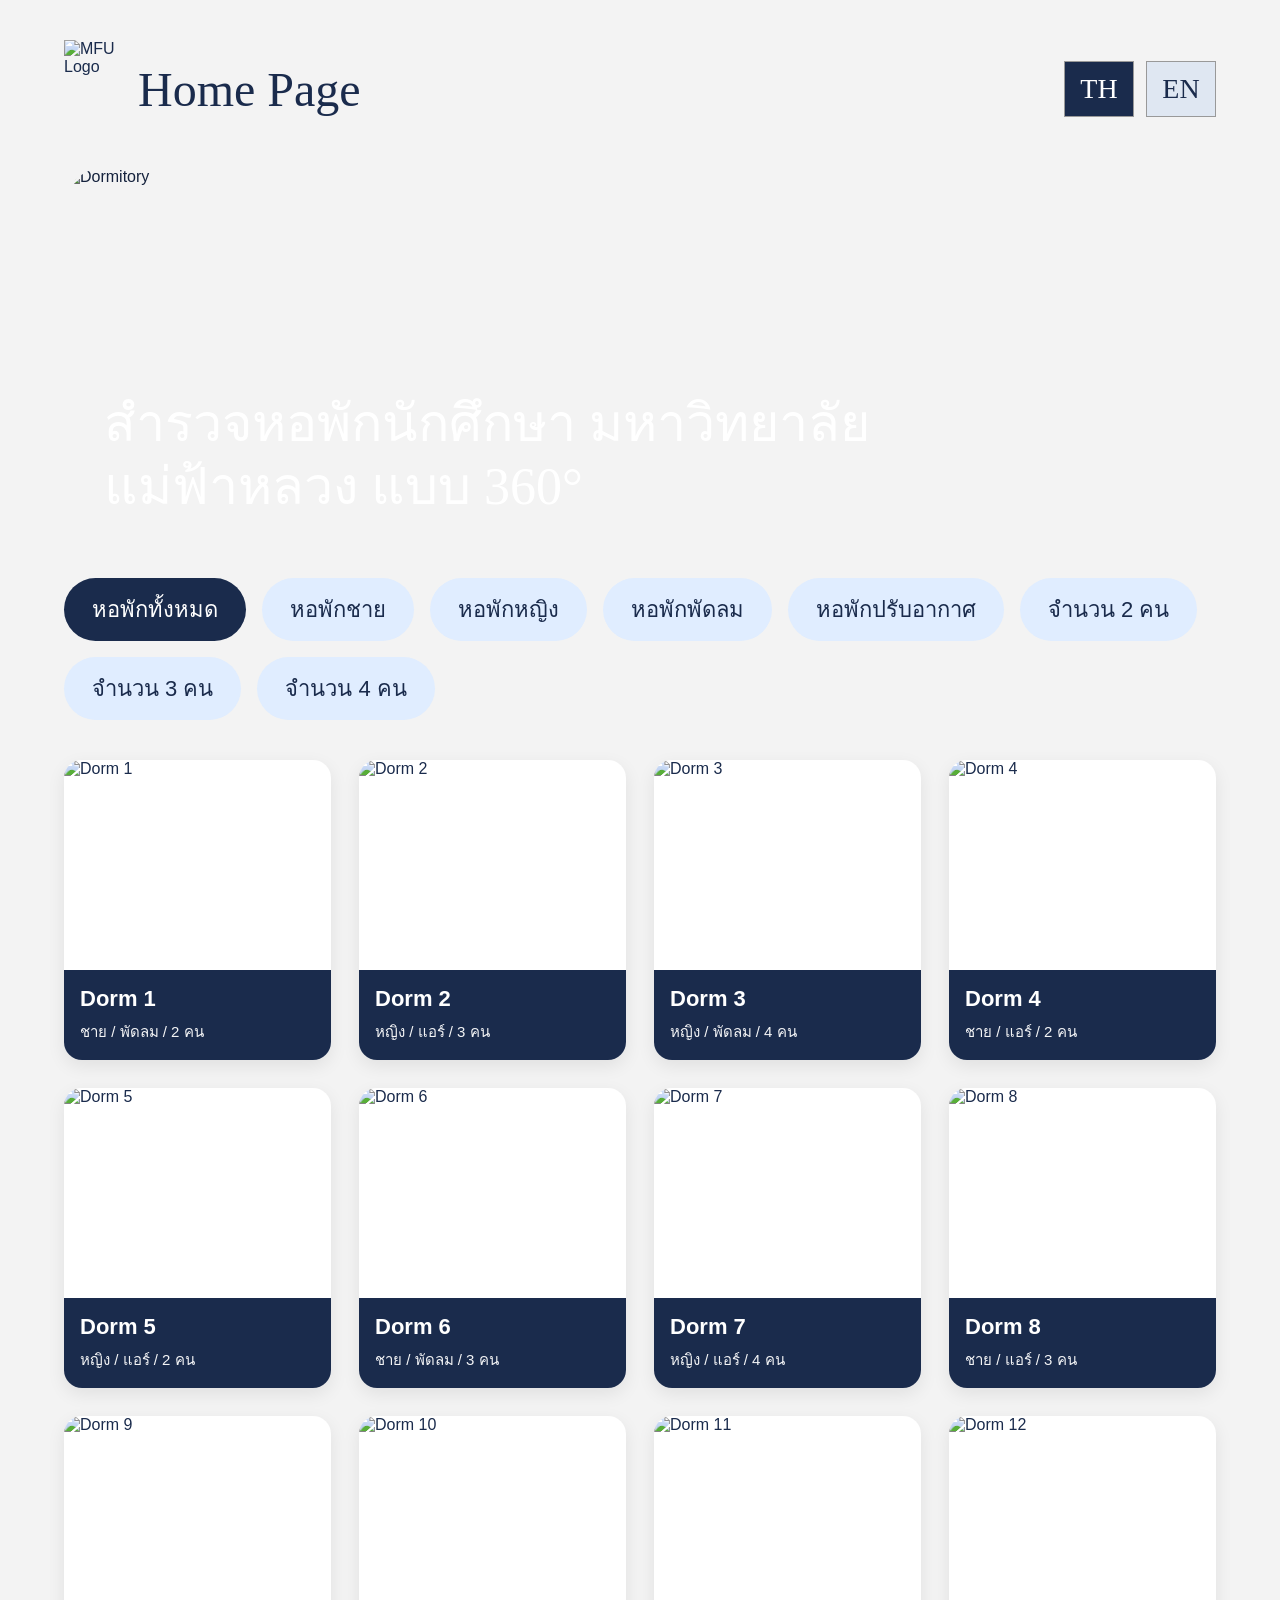
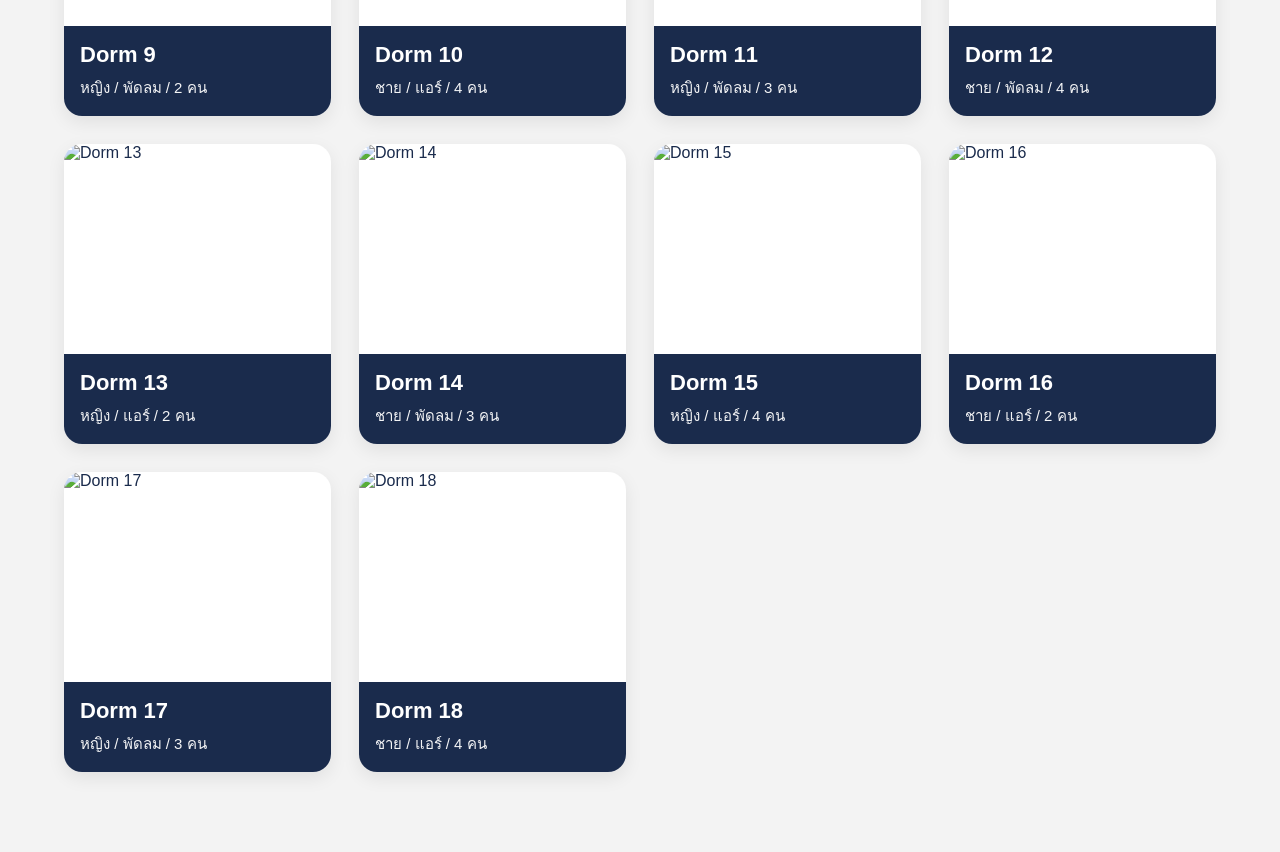
==== index.html @ 71b27d50 "Add files via upload" ====
<!DOCTYPE html>
<html lang="th">
<head>
  <meta charset="UTF-8" />
  <meta name="viewport" content="width=device-width, initial-scale=1.0" />
  <title>MFU Dormitory 360 Viewer</title>
  <style>
    * {
      box-sizing: border-box;
    }

    body {
      margin: 0;
      font-family: Arial, sans-serif;
      background: #f3f3f3;
      color: #1a2b4c;
    }

    .container {
      width: 90%;
      max-width: 1440px;
      margin: 0 auto;
      padding: 40px 0 80px;
    }

    .topbar {
      display: flex;
      justify-content: space-between;
      align-items: center;
      margin-bottom: 30px;
    }

    .brand {
      display: flex;
      align-items: center;
      gap: 16px;
    }

    .logo {
      width: 58px;
      height: 98px;
      object-fit: contain;
    }

    .title {
      font-size: 48px;
      font-family: "Times New Roman", serif;
      font-weight: 400;
    }

    .lang-group {
      display: flex;
      gap: 12px;
    }

    .lang-btn {
      width: 70px;
      height: 56px;
      border: 1px solid #999;
      background: #dfe7f2;
      color: #1a2b4c;
      font-size: 28px;
      font-family: "Times New Roman", serif;
      cursor: pointer;
    }

    .lang-btn.active {
      background: #1a2b4c;
      color: white;
    }

    .hero {
      position: relative;
      width: 100%;
      height: 380px;
      border-radius: 40px;
      overflow: hidden;
      margin-bottom: 30px;
    }

    .hero img {
      width: 100%;
      height: 100%;
      object-fit: cover;
      display: block;
      filter: brightness(0.8);
    }

    .hero-text {
      position: absolute;
      left: 40px;
      bottom: 30px;
      color: white;
      font-size: 52px;
      line-height: 1.2;
      font-family: "Times New Roman", serif;
      max-width: 800px;
    }

    .filters {
      display: flex;
      flex-wrap: wrap;
      gap: 16px;
      margin-bottom: 40px;
    }

    .filter-btn {
      border: none;
      border-radius: 999px;
      background: #e0edff;
      color: #1a2b4c;
      padding: 14px 28px;
      font-size: 22px;
      cursor: pointer;
      transition: all 0.2s ease;
    }

    .filter-btn:hover {
      transform: translateY(-2px);
    }

    .filter-btn.active-filter {
      background: #1a2b4c;
      color: white;
    }

    .dorm-grid {
      display: grid;
      grid-template-columns: repeat(4, 1fr);
      gap: 28px;
    }

    .dorm-card {
      background: white;
      border-radius: 18px;
      overflow: hidden;
      box-shadow: 0 6px 18px rgba(0,0,0,0.08);
      transition: transform 0.2s ease;
    }

    .dorm-card:hover {
      transform: translateY(-4px);
    }

    .dorm-card img {
      width: 100%;
      height: 210px;
      object-fit: cover;
      display: block;
    }

    .card-bottom {
      background: #1a2b4c;
      color: white;
      padding: 16px;
      min-height: 88px;
    }

    .card-title {
      font-size: 22px;
      margin: 0 0 8px;
      font-weight: 600;
    }

    .card-meta {
      font-size: 15px;
      opacity: 0.95;
    }

    .hidden-card {
      display: none !important;
    }

    #no-result-message {
      display: none;
      margin-top: 30px;
      font-size: 28px;
      color: #1a2b4c;
      text-align: center;
      font-weight: 600;
    }

    @media (max-width: 1200px) {
      .dorm-grid {
        grid-template-columns: repeat(3, 1fr);
      }
    }

    @media (max-width: 900px) {
      .hero {
        height: 280px;
      }

      .hero-text {
        font-size: 34px;
        left: 24px;
        bottom: 20px;
      }

      .title {
        font-size: 36px;
      }

      .dorm-grid {
        grid-template-columns: repeat(2, 1fr);
      }
    }

    @media (max-width: 600px) {
      .topbar {
        flex-direction: column;
        align-items: flex-start;
        gap: 16px;
      }

      .hero {
        height: 220px;
      }

      .hero-text {
        font-size: 26px;
      }

      .filter-btn {
        font-size: 18px;
        padding: 12px 20px;
      }

      .dorm-grid {
        grid-template-columns: 1fr;
      }
    }
  </style>
</head>
<body>
  <div class="container">

    <div class="topbar">
      <div class="brand">
        <img class="logo" src="e:\yok\Project\public\logomfuv213927-w7aj-200w.png" alt="MFU Logo">
        <div class="title">Home Page</div>
      </div>

      <div class="lang-group">
        <button class="lang-btn active">TH</button>
        <button class="lang-btn">EN</button>
      </div>
    </div>

    <div class="hero">
      <img src="e:\yok\Project\public\rectangle43912-fi0of-400h.png" alt="Dormitory">
      <div class="hero-text">
        สำรวจหอพักนักศึกษา มหาวิทยาลัยแม่ฟ้าหลวง แบบ 360°
      </div>
    </div>

    <div class="filters">
  <button class="filter-btn active-filter" data-group="all" data-value="all">หอพักทั้งหมด</button>
  <button class="filter-btn" data-group="gender" data-value="male">หอพักชาย</button>
  <button class="filter-btn" data-group="gender" data-value="female">หอพักหญิง</button>
  <button class="filter-btn" data-group="room" data-value="fan">หอพักพัดลม</button>
  <button class="filter-btn" data-group="room" data-value="air">หอพักปรับอากาศ</button>
  <button class="filter-btn" data-group="capacity" data-value="2">จำนวน 2 คน</button>
  <button class="filter-btn" data-group="capacity" data-value="3">จำนวน 3 คน</button>
  <button class="filter-btn" data-group="capacity" data-value="4">จำนวน 4 คน</button>
</div>

    <div class="dorm-grid" id="dormGrid">
      <div class="dorm-card" data-gender="male" data-room="fan" data-capacity="2">
        <img src="e:\yok\Project\public\rectangle43912-fi0of-400h.png" alt="Dorm 1">
        <div class="card-bottom">
          <p class="card-title">Dorm 1</p>
          <div class="card-meta">ชาย / พัดลม / 2 คน</div>
        </div>
      </div>

      <div class="dorm-card" data-gender="female" data-room="air" data-capacity="3">
        <img src="e:\yok\Project\public\rectangle43912-fi0of-400h.png" alt="Dorm 2">
        <div class="card-bottom">
          <p class="card-title">Dorm 2</p>
          <div class="card-meta">หญิง / แอร์ / 3 คน</div>
        </div>
      </div>

      <div class="dorm-card" data-gender="female" data-room="fan" data-capacity="4">
        <img src="e:\yok\Project\public\rectangle43912-fi0of-400h.png" alt="Dorm 3">
        <div class="card-bottom">
          <p class="card-title">Dorm 3</p>
          <div class="card-meta">หญิง / พัดลม / 4 คน</div>
        </div>
      </div>

      <div class="dorm-card" data-gender="male" data-room="air" data-capacity="2">
        <img src="e:\yok\Project\public\rectangle43912-fi0of-400h.png" alt="Dorm 4">
        <div class="card-bottom">
          <p class="card-title">Dorm 4</p>
          <div class="card-meta">ชาย / แอร์ / 2 คน</div>
        </div>
      </div>

      <div class="dorm-card" data-gender="female" data-room="air" data-capacity="2">
        <img src="e:\yok\Project\public\rectangle43912-fi0of-400h.png" alt="Dorm 5">
        <div class="card-bottom">
          <p class="card-title">Dorm 5</p>
          <div class="card-meta">หญิง / แอร์ / 2 คน</div>
        </div>
      </div>

      <div class="dorm-card" data-gender="male" data-room="fan" data-capacity="3">
        <img src="e:\yok\Project\public\rectangle43912-fi0of-400h.png" alt="Dorm 6">
        <div class="card-bottom">
          <p class="card-title">Dorm 6</p>
          <div class="card-meta">ชาย / พัดลม / 3 คน</div>
        </div>
      </div>

      <div class="dorm-card" data-gender="female" data-room="air" data-capacity="4">
        <img src="e:\yok\Project\public\rectangle43912-fi0of-400h.png" alt="Dorm 7">
        <div class="card-bottom">
          <p class="card-title">Dorm 7</p>
          <div class="card-meta">หญิง / แอร์ / 4 คน</div>
        </div>
      </div>

      <div class="dorm-card" data-gender="male" data-room="air" data-capacity="3">
        <img src="e:\yok\Project\public\rectangle43912-fi0of-400h.png" alt="Dorm 8">
        <div class="card-bottom">
          <p class="card-title">Dorm 8</p>
          <div class="card-meta">ชาย / แอร์ / 3 คน</div>
        </div>
      </div>

      <div class="dorm-card" data-gender="female" data-room="fan" data-capacity="2">
        <img src="e:\yok\Project\public\rectangle43912-fi0of-400h.png" alt="Dorm 9">
        <div class="card-bottom">
          <p class="card-title">Dorm 9</p>
          <div class="card-meta">หญิง / พัดลม / 2 คน</div>
        </div>
      </div>

      <div class="dorm-card" data-gender="male" data-room="air" data-capacity="4">
        <img src="e:\yok\Project\public\rectangle43912-fi0of-400h.png" alt="Dorm 10">
        <div class="card-bottom">
          <p class="card-title">Dorm 10</p>
          <div class="card-meta">ชาย / แอร์ / 4 คน</div>
        </div>
      </div>

      <div class="dorm-card" data-gender="female" data-room="fan" data-capacity="3">
        <img src="e:\yok\Project\public\rectangle43912-fi0of-400h.png" alt="Dorm 11">
        <div class="card-bottom">
          <p class="card-title">Dorm 11</p>
          <div class="card-meta">หญิง / พัดลม / 3 คน</div>
        </div>
      </div>

      <div class="dorm-card" data-gender="male" data-room="fan" data-capacity="4">
        <img src="e:\yok\Project\public\rectangle43912-fi0of-400h.png" alt="Dorm 12">
        <div class="card-bottom">
          <p class="card-title">Dorm 12</p>
          <div class="card-meta">ชาย / พัดลม / 4 คน</div>
        </div>
      </div>

      <div class="dorm-card" data-gender="female" data-room="air" data-capacity="2">
        <img src="e:\yok\Project\public\rectangle43912-fi0of-400h.png" alt="Dorm 13">
        <div class="card-bottom">
          <p class="card-title">Dorm 13</p>
          <div class="card-meta">หญิง / แอร์ / 2 คน</div>
        </div>
      </div>

      <div class="dorm-card" data-gender="male" data-room="fan" data-capacity="3">
        <img src="e:\yok\Project\public\rectangle43912-fi0of-400h.png" alt="Dorm 14">
        <div class="card-bottom">
          <p class="card-title">Dorm 14</p>
          <div class="card-meta">ชาย / พัดลม / 3 คน</div>
        </div>
      </div>

      <div class="dorm-card" data-gender="female" data-room="air" data-capacity="4">
        <img src="https://images.unsplash.com/photo-1494526585095-c41746248156?q=80&w=1200&auto=format&fit=crop" alt="Dorm 15">
        <div class="card-bottom">
          <p class="card-title">Dorm 15</p>
          <div class="card-meta">หญิง / แอร์ / 4 คน</div>
        </div>
      </div>

      <div class="dorm-card" data-gender="male" data-room="air" data-capacity="2">
        <img src="https://images.unsplash.com/photo-1484154218962-a197022b5858?q=80&w=1200&auto=format&fit=crop" alt="Dorm 16">
        <div class="card-bottom">
          <p class="card-title">Dorm 16</p>
          <div class="card-meta">ชาย / แอร์ / 2 คน</div>
        </div>
      </div>

      <div class="dorm-card" data-gender="female" data-room="fan" data-capacity="3">
        <img src="https://images.unsplash.com/photo-1505693416388-ac5ce068fe85?q=80&w=1200&auto=format&fit=crop" alt="Dorm 17">
        <div class="card-bottom">
          <p class="card-title">Dorm 17</p>
          <div class="card-meta">หญิง / พัดลม / 3 คน</div>
        </div>
      </div>

      <div class="dorm-card" data-gender="male" data-room="air" data-capacity="4">
        <img src="https://images.unsplash.com/photo-1494526585095-c41746248156?q=80&w=1200&auto=format&fit=crop" alt="Dorm 18">
        <div class="card-bottom">
          <p class="card-title">Dorm 18</p>
          <div class="card-meta">ชาย / แอร์ / 4 คน</div>
        </div>
      </div>
    </div>

    <div id="no-result-message">ไม่พบหอพักที่ตรงกับเงื่อนไข</div>
  </div>

      <div id="no-result-message">ไม่พบหอพักที่ตรงกับเงื่อนไข</div>
  </div>

  <script>
    const filterButtons = document.querySelectorAll('.filter-btn');
    const dormCards = document.querySelectorAll('.dorm-card');
    const noResultMessage = document.getElementById('no-result-message');

    const selectedFilters = {
      gender: null,
      room: null,
      capacity: null
    };

    function updateActiveButtons() {
      filterButtons.forEach(button => {
        const group = button.dataset.group;
        const value = button.dataset.value;

        button.classList.remove('active-filter');

        if (group === 'all') {
          if (
            selectedFilters.gender === null &&
            selectedFilters.room === null &&
            selectedFilters.capacity === null
          ) {
            button.classList.add('active-filter');
          }
        } else {
          if (selectedFilters[group] === value) {
            button.classList.add('active-filter');
          }
        }
      });
    }

    function filterDorms() {
      let visibleCount = 0;

      dormCards.forEach(card => {
        const gender = card.dataset.gender;
        const room = card.dataset.room;
        const capacity = card.dataset.capacity;

        const matchGender =
          selectedFilters.gender === null || selectedFilters.gender === gender;

        const matchRoom =
          selectedFilters.room === null || selectedFilters.room === room;

        const matchCapacity =
          selectedFilters.capacity === null || selectedFilters.capacity === capacity;

        if (matchGender && matchRoom && matchCapacity) {
          card.classList.remove('hidden-card');
          visibleCount++;
        } else {
          card.classList.add('hidden-card');
        }
      });

      if (visibleCount === 0) {
        noResultMessage.style.display = 'block';
      } else {
        noResultMessage.style.display = 'none';
      }
    }

    filterButtons.forEach(button => {
      button.addEventListener('click', () => {
        const group = button.dataset.group;
        const value = button.dataset.value;

        if (group === 'all') {
          selectedFilters.gender = null;
          selectedFilters.room = null;
          selectedFilters.capacity = null;
        } else {
          if (selectedFilters[group] === value) {
            selectedFilters[group] = null;
          } else {
            selectedFilters[group] = value;
          }
        }

        updateActiveButtons();
        filterDorms();
      });
    });

    updateActiveButtons();
    filterDorms();
  </script>
</body>
</html>
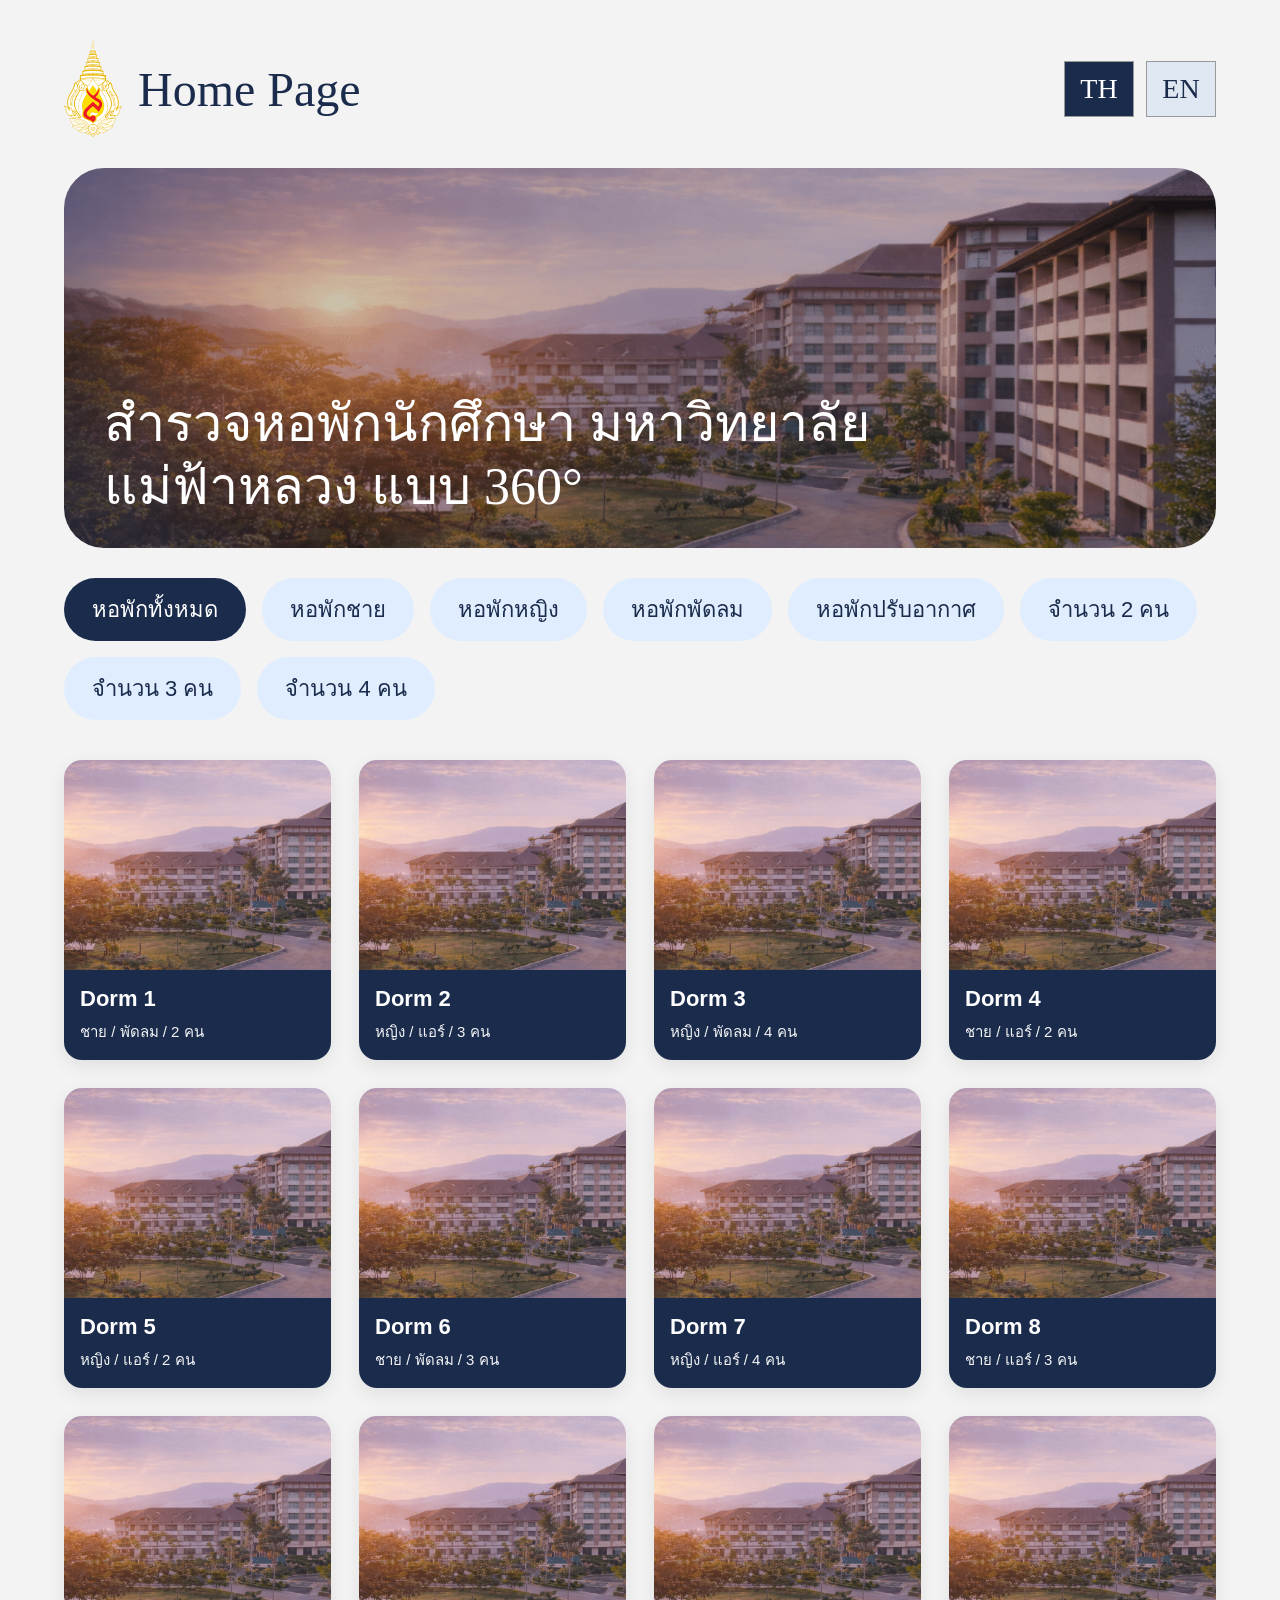
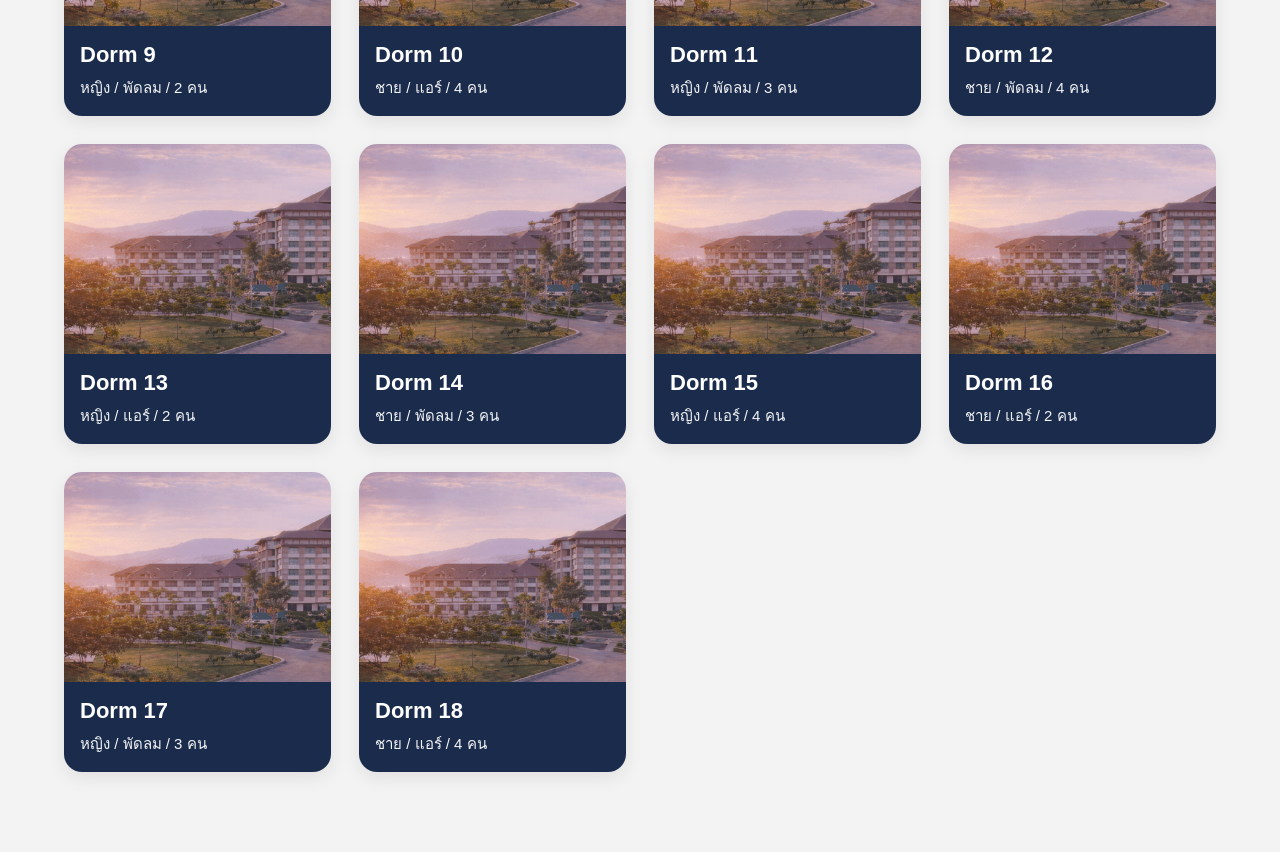
==== commit 7069b0f6: "Update index.html" ====
--- a/index.html
+++ b/index.html
@@ -237,7 +237,7 @@
 
     <div class="topbar">
       <div class="brand">
-        <img class="logo" src="e:\yok\Project\public\logomfuv213927-w7aj-200w.png" alt="MFU Logo">
+        <img class="logo" src="public\logomfuv213927-w7aj-200w.png" alt="MFU Logo">
         <div class="title">Home Page</div>
       </div>
 
@@ -248,7 +248,7 @@
     </div>
 
     <div class="hero">
-      <img src="e:\yok\Project\public\rectangle43912-fi0of-400h.png" alt="Dormitory">
+      <img src="public\rectangle43912-fi0of-400h.png" alt="Dormitory">
       <div class="hero-text">
         สำรวจหอพักนักศึกษา มหาวิทยาลัยแม่ฟ้าหลวง แบบ 360°
       </div>
@@ -267,7 +267,7 @@
 
     <div class="dorm-grid" id="dormGrid">
       <div class="dorm-card" data-gender="male" data-room="fan" data-capacity="2">
-        <img src="e:\yok\Project\public\rectangle43912-fi0of-400h.png" alt="Dorm 1">
+        <img src="public\rectangle43912-fi0of-400h.png" alt="หอพัก F1">
         <div class="card-bottom">
           <p class="card-title">Dorm 1</p>
           <div class="card-meta">ชาย / พัดลม / 2 คน</div>
@@ -275,7 +275,7 @@
       </div>
 
       <div class="dorm-card" data-gender="female" data-room="air" data-capacity="3">
-        <img src="e:\yok\Project\public\rectangle43912-fi0of-400h.png" alt="Dorm 2">
+        <img src="public\rectangle43912-fi0of-400h.png" alt="หอพัก F2">
         <div class="card-bottom">
           <p class="card-title">Dorm 2</p>
           <div class="card-meta">หญิง / แอร์ / 3 คน</div>
@@ -283,7 +283,7 @@
       </div>
 
       <div class="dorm-card" data-gender="female" data-room="fan" data-capacity="4">
-        <img src="e:\yok\Project\public\rectangle43912-fi0of-400h.png" alt="Dorm 3">
+        <img src="public\rectangle43912-fi0of-400h.png" alt="Dorm 3">
         <div class="card-bottom">
           <p class="card-title">Dorm 3</p>
           <div class="card-meta">หญิง / พัดลม / 4 คน</div>
@@ -291,7 +291,7 @@
       </div>
 
       <div class="dorm-card" data-gender="male" data-room="air" data-capacity="2">
-        <img src="e:\yok\Project\public\rectangle43912-fi0of-400h.png" alt="Dorm 4">
+        <img src="public\rectangle43912-fi0of-400h.png" alt="Dorm 4">
         <div class="card-bottom">
           <p class="card-title">Dorm 4</p>
           <div class="card-meta">ชาย / แอร์ / 2 คน</div>
@@ -299,7 +299,7 @@
       </div>
 
       <div class="dorm-card" data-gender="female" data-room="air" data-capacity="2">
-        <img src="e:\yok\Project\public\rectangle43912-fi0of-400h.png" alt="Dorm 5">
+        <img src="public\rectangle43912-fi0of-400h.png" alt="Dorm 5">
         <div class="card-bottom">
           <p class="card-title">Dorm 5</p>
           <div class="card-meta">หญิง / แอร์ / 2 คน</div>
@@ -307,7 +307,7 @@
       </div>
 
       <div class="dorm-card" data-gender="male" data-room="fan" data-capacity="3">
-        <img src="e:\yok\Project\public\rectangle43912-fi0of-400h.png" alt="Dorm 6">
+        <img src="public\rectangle43912-fi0of-400h.png" alt="Dorm 6">
         <div class="card-bottom">
           <p class="card-title">Dorm 6</p>
           <div class="card-meta">ชาย / พัดลม / 3 คน</div>
@@ -315,7 +315,7 @@
       </div>
 
       <div class="dorm-card" data-gender="female" data-room="air" data-capacity="4">
-        <img src="e:\yok\Project\public\rectangle43912-fi0of-400h.png" alt="Dorm 7">
+        <img src="public\rectangle43912-fi0of-400h.png" alt="Dorm 7">
         <div class="card-bottom">
           <p class="card-title">Dorm 7</p>
           <div class="card-meta">หญิง / แอร์ / 4 คน</div>
@@ -323,7 +323,7 @@
       </div>
 
       <div class="dorm-card" data-gender="male" data-room="air" data-capacity="3">
-        <img src="e:\yok\Project\public\rectangle43912-fi0of-400h.png" alt="Dorm 8">
+        <img src="public\rectangle43912-fi0of-400h.png" alt="Dorm 8">
         <div class="card-bottom">
           <p class="card-title">Dorm 8</p>
           <div class="card-meta">ชาย / แอร์ / 3 คน</div>
@@ -331,7 +331,7 @@
       </div>
 
       <div class="dorm-card" data-gender="female" data-room="fan" data-capacity="2">
-        <img src="e:\yok\Project\public\rectangle43912-fi0of-400h.png" alt="Dorm 9">
+        <img src="public\rectangle43912-fi0of-400h.png" alt="Dorm 9">
         <div class="card-bottom">
           <p class="card-title">Dorm 9</p>
           <div class="card-meta">หญิง / พัดลม / 2 คน</div>
@@ -339,7 +339,7 @@
       </div>
 
       <div class="dorm-card" data-gender="male" data-room="air" data-capacity="4">
-        <img src="e:\yok\Project\public\rectangle43912-fi0of-400h.png" alt="Dorm 10">
+        <img src="public\rectangle43912-fi0of-400h.png" alt="Dorm 10">
         <div class="card-bottom">
           <p class="card-title">Dorm 10</p>
           <div class="card-meta">ชาย / แอร์ / 4 คน</div>
@@ -347,7 +347,7 @@
       </div>
 
       <div class="dorm-card" data-gender="female" data-room="fan" data-capacity="3">
-        <img src="e:\yok\Project\public\rectangle43912-fi0of-400h.png" alt="Dorm 11">
+        <img src="public\rectangle43912-fi0of-400h.png" alt="Dorm 11">
         <div class="card-bottom">
           <p class="card-title">Dorm 11</p>
           <div class="card-meta">หญิง / พัดลม / 3 คน</div>
@@ -355,7 +355,7 @@
       </div>
 
       <div class="dorm-card" data-gender="male" data-room="fan" data-capacity="4">
-        <img src="e:\yok\Project\public\rectangle43912-fi0of-400h.png" alt="Dorm 12">
+        <img src="public\rectangle43912-fi0of-400h.png" alt="Dorm 12">
         <div class="card-bottom">
           <p class="card-title">Dorm 12</p>
           <div class="card-meta">ชาย / พัดลม / 4 คน</div>
@@ -363,7 +363,7 @@
       </div>
 
       <div class="dorm-card" data-gender="female" data-room="air" data-capacity="2">
-        <img src="e:\yok\Project\public\rectangle43912-fi0of-400h.png" alt="Dorm 13">
+        <img src="public\rectangle43912-fi0of-400h.png" alt="Dorm 13">
         <div class="card-bottom">
           <p class="card-title">Dorm 13</p>
           <div class="card-meta">หญิง / แอร์ / 2 คน</div>
@@ -371,7 +371,7 @@
       </div>
 
       <div class="dorm-card" data-gender="male" data-room="fan" data-capacity="3">
-        <img src="e:\yok\Project\public\rectangle43912-fi0of-400h.png" alt="Dorm 14">
+        <img src="public\rectangle43912-fi0of-400h.png" alt="Dorm 14">
         <div class="card-bottom">
           <p class="card-title">Dorm 14</p>
           <div class="card-meta">ชาย / พัดลม / 3 คน</div>
@@ -379,7 +379,7 @@
       </div>
 
       <div class="dorm-card" data-gender="female" data-room="air" data-capacity="4">
-        <img src="https://images.unsplash.com/photo-1494526585095-c41746248156?q=80&w=1200&auto=format&fit=crop" alt="Dorm 15">
+        <img src="public\rectangle43912-fi0of-400h.png" alt="Dorm 15">
         <div class="card-bottom">
           <p class="card-title">Dorm 15</p>
           <div class="card-meta">หญิง / แอร์ / 4 คน</div>
@@ -387,7 +387,7 @@
       </div>
 
       <div class="dorm-card" data-gender="male" data-room="air" data-capacity="2">
-        <img src="https://images.unsplash.com/photo-1484154218962-a197022b5858?q=80&w=1200&auto=format&fit=crop" alt="Dorm 16">
+        <img src="public\rectangle43912-fi0of-400h.png" alt="Dorm 16">
         <div class="card-bottom">
           <p class="card-title">Dorm 16</p>
           <div class="card-meta">ชาย / แอร์ / 2 คน</div>
@@ -395,7 +395,7 @@
       </div>
 
       <div class="dorm-card" data-gender="female" data-room="fan" data-capacity="3">
-        <img src="https://images.unsplash.com/photo-1505693416388-ac5ce068fe85?q=80&w=1200&auto=format&fit=crop" alt="Dorm 17">
+        <img src="public\rectangle43912-fi0of-400h.png" alt="Dorm 17">
         <div class="card-bottom">
           <p class="card-title">Dorm 17</p>
           <div class="card-meta">หญิง / พัดลม / 3 คน</div>
@@ -403,7 +403,7 @@
       </div>
 
       <div class="dorm-card" data-gender="male" data-room="air" data-capacity="4">
-        <img src="https://images.unsplash.com/photo-1494526585095-c41746248156?q=80&w=1200&auto=format&fit=crop" alt="Dorm 18">
+        <img src="public\rectangle43912-fi0of-400h.png" alt="Dorm 18">
         <div class="card-bottom">
           <p class="card-title">Dorm 18</p>
           <div class="card-meta">ชาย / แอร์ / 4 คน</div>
@@ -414,8 +414,6 @@
     <div id="no-result-message">ไม่พบหอพักที่ตรงกับเงื่อนไข</div>
   </div>
 
-      <div id="no-result-message">ไม่พบหอพักที่ตรงกับเงื่อนไข</div>
-  </div>
 
   <script>
     const filterButtons = document.querySelectorAll('.filter-btn');
